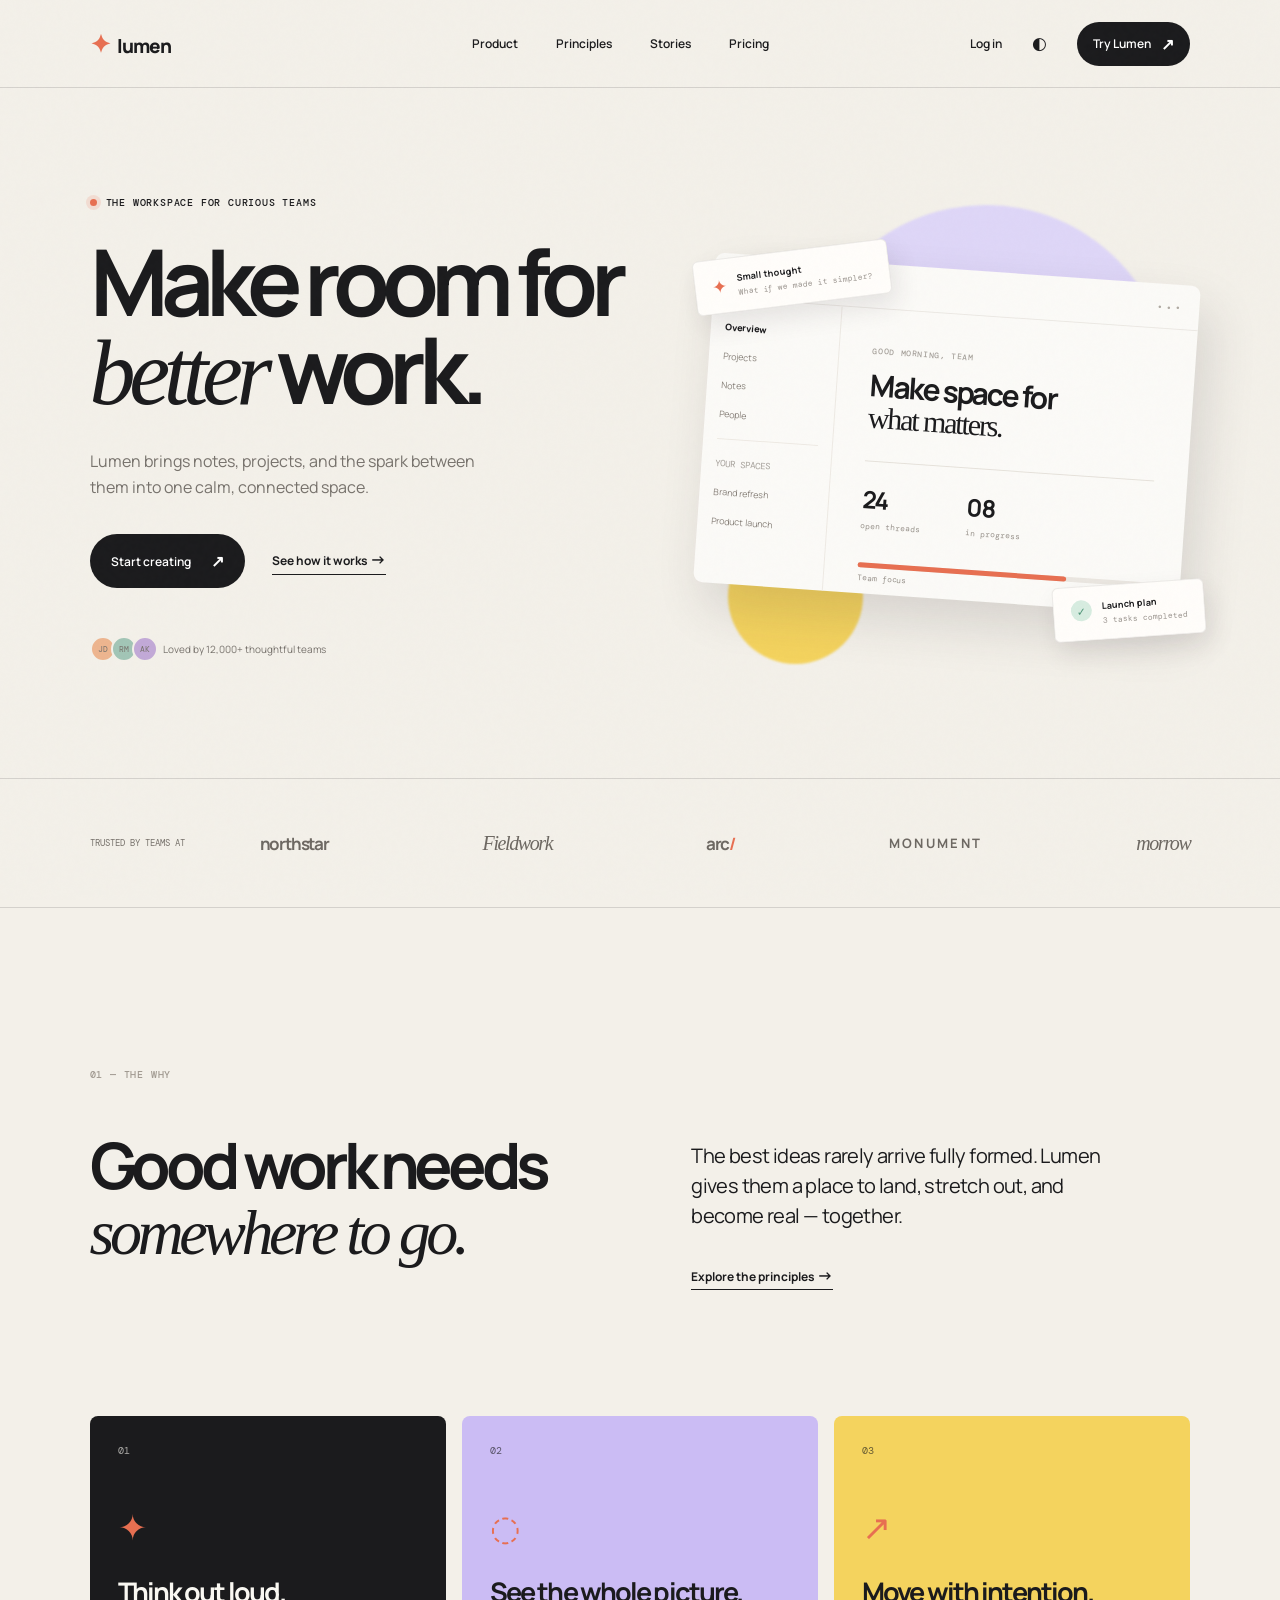
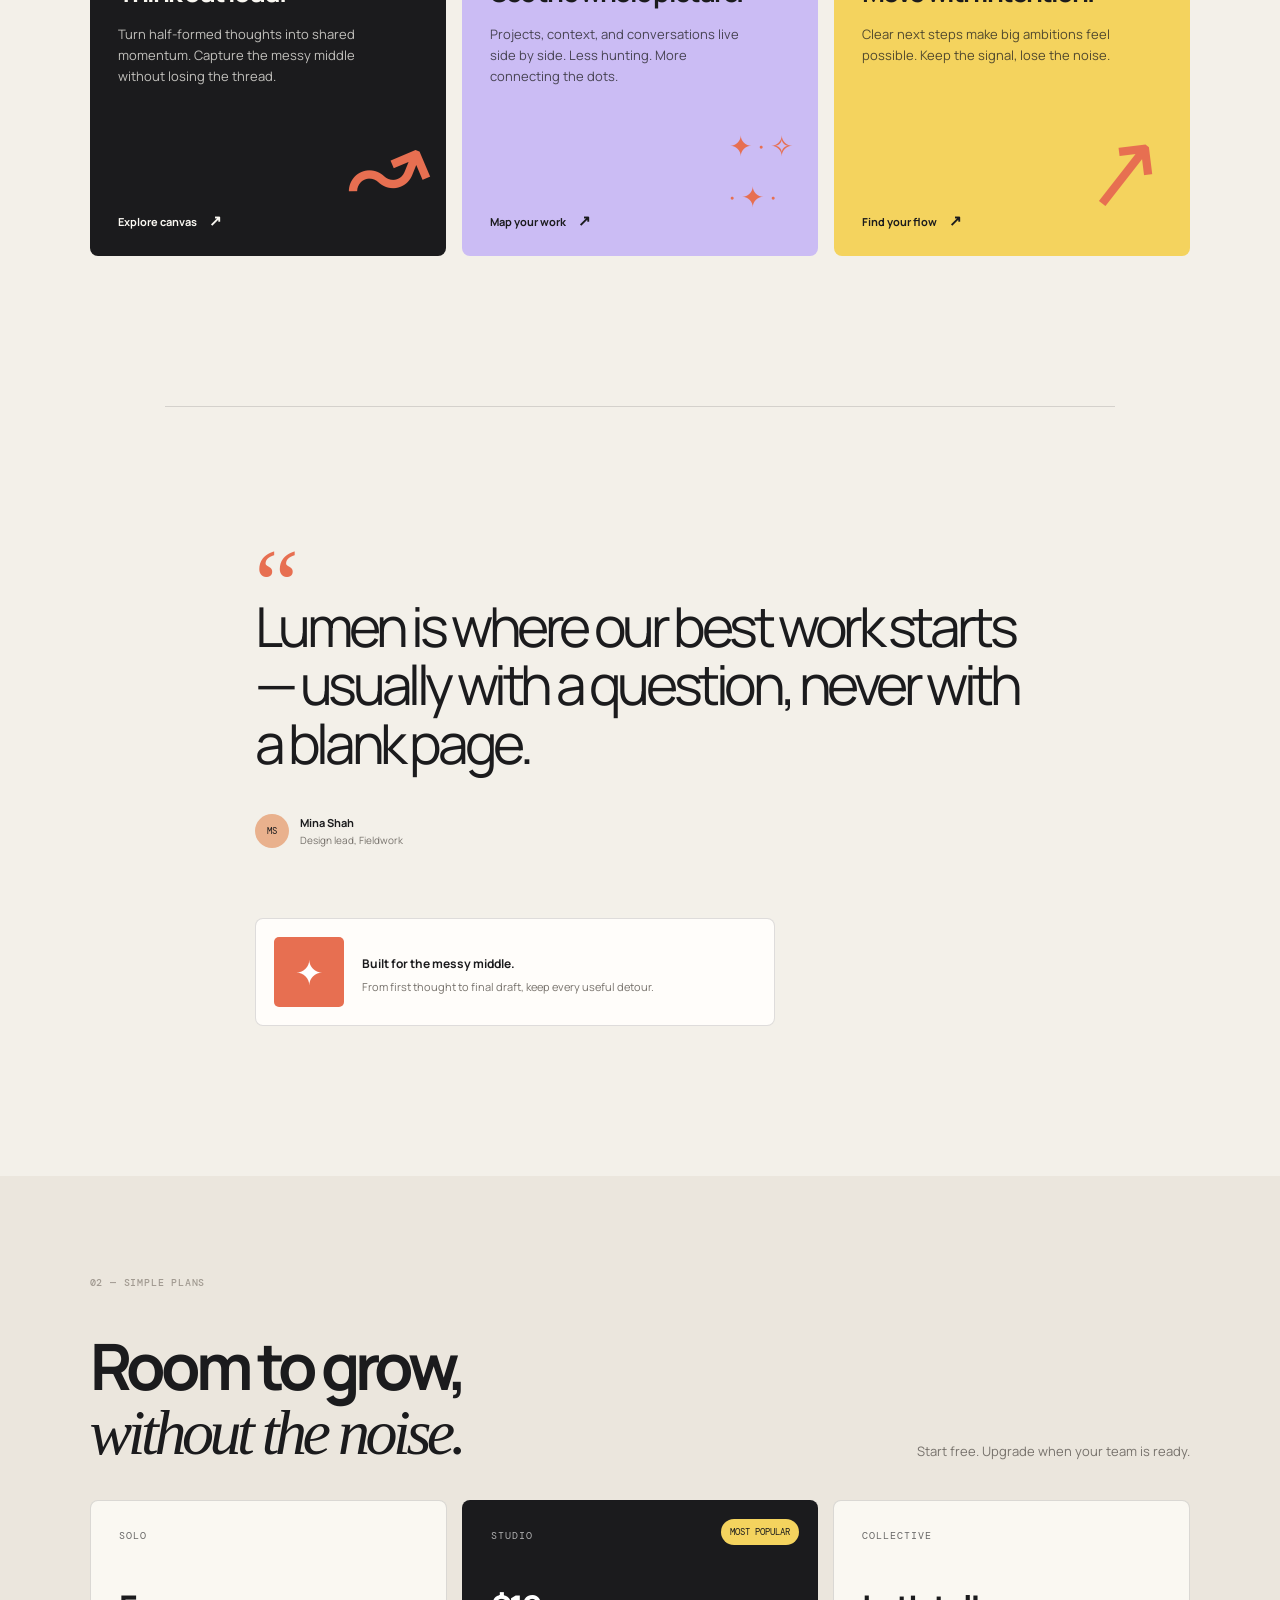
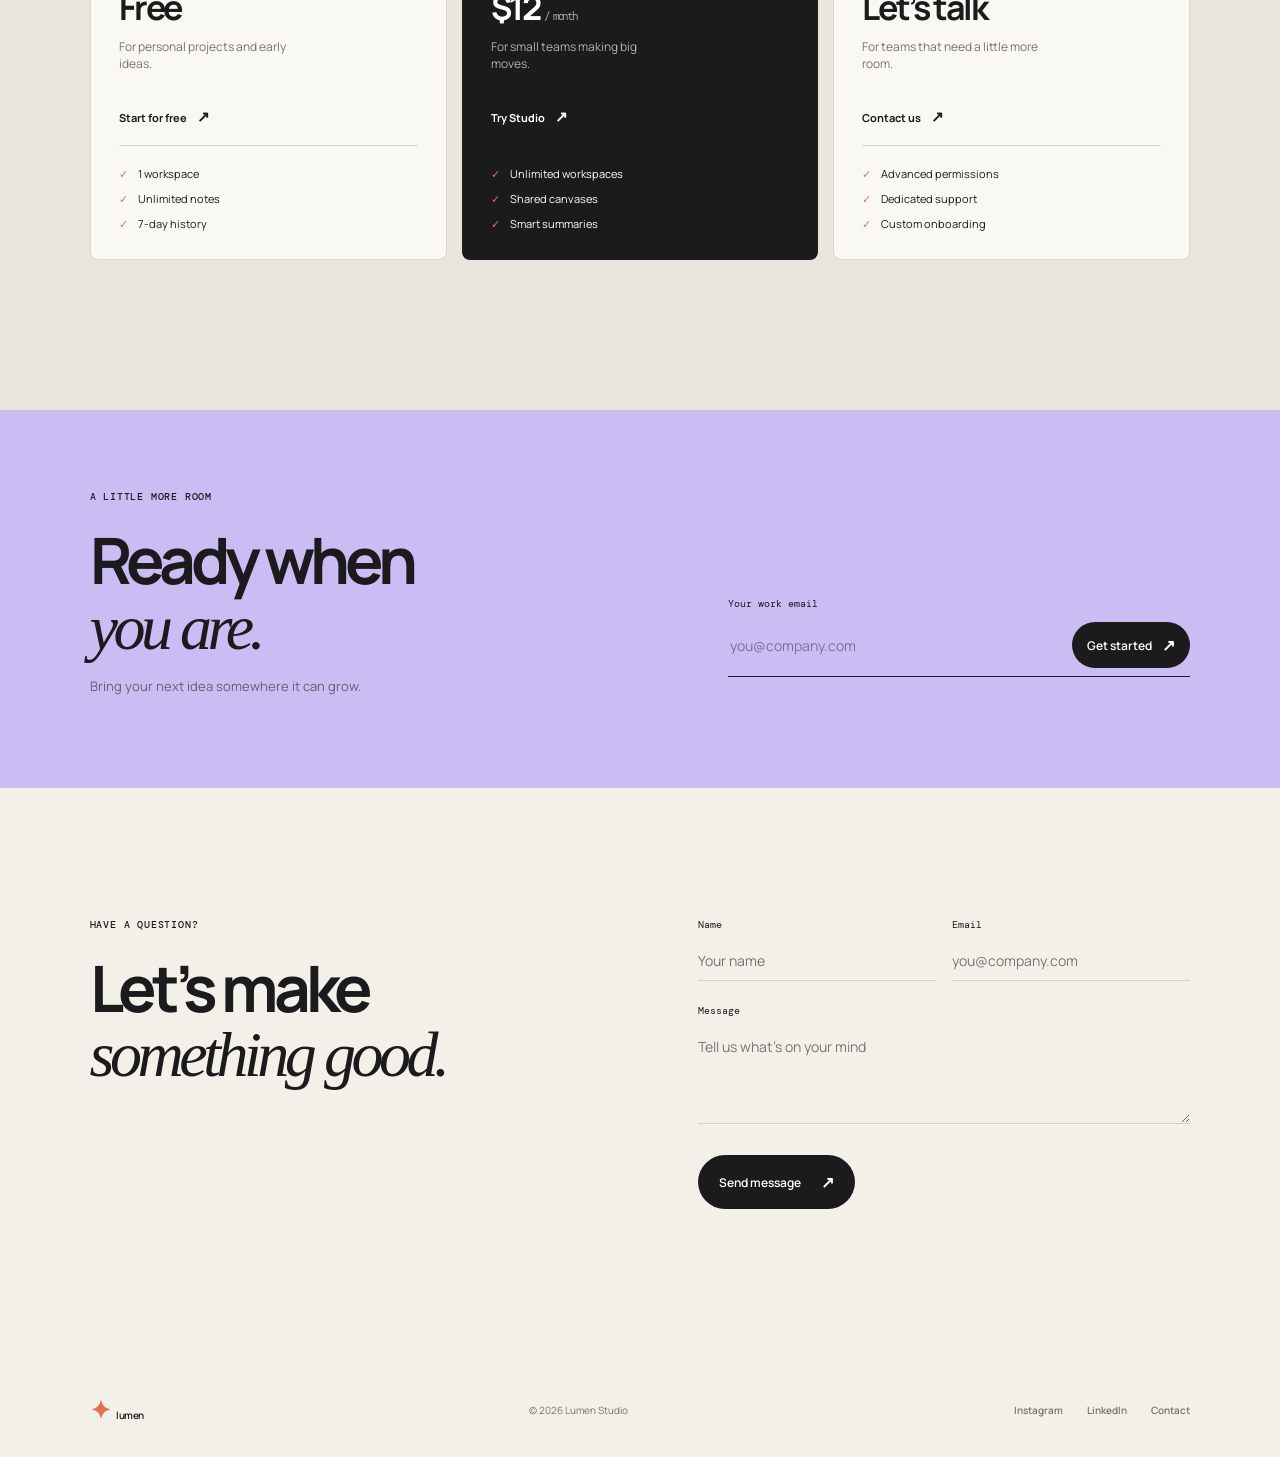
==== index.html @ 3e95e00d "Create Lumen demo website" ====
<!doctype html>
<html lang="en">
  <head>
    <meta charset="UTF-8" />
    <meta name="viewport" content="width=device-width, initial-scale=1.0" />
    <meta name="description" content="Lumen is the calm, collaborative workspace for teams who make things." />
    <title>Lumen — Make room for better work</title>
    <link rel="preconnect" href="https://fonts.googleapis.com" />
    <link rel="preconnect" href="https://fonts.gstatic.com" crossorigin />
    <link href="https://fonts.googleapis.com/css2?family=DM+Mono:wght@400;500&family=Manrope:wght@400;500;600;700;800&display=swap" rel="stylesheet" />
    <link rel="stylesheet" href="styles.css" />
    <style>
      @media (max-width: 800px) {
        .desktop-nav.mobile-open { display:flex; position:absolute; top:72px; left:0; right:0; margin:0; padding:20px 24px; flex-direction:column; gap:18px; background:var(--cream); border-bottom:1px solid var(--line); z-index:5; }
      }
      .theme-toggle{border:0;background:transparent;font-size:17px;cursor:pointer;color:var(--ink)}
      .story-strip{display:flex;align-items:center;gap:18px;margin-top:70px;padding:18px;background:#fffdfa;border:1px solid var(--line);border-radius:8px;max-width:520px}.story-art{display:grid;place-items:center;width:70px;height:70px;border-radius:5px;font-size:34px;color:#fff}.art-orange{background:#e76f51}.story-strip b{font-size:12px}.story-strip p{font-size:11px;color:var(--muted);margin:6px 0 0}
      .pricing-section{padding-top:100px;padding-bottom:150px;background:#ebe6dd}.pricing-heading{display:flex;justify-content:space-between;align-items:end;margin:45px 0 35px}.pricing-heading h2{font-size:clamp(40px,5vw,72px);line-height:1;letter-spacing:-.08em;margin:0}.pricing-heading>p{font-size:13px;color:var(--muted);margin:0 0 5px}.pricing-grid{display:grid;grid-template-columns:repeat(3,1fr);gap:15px}.price-card{background:#faf8f2;border:1px solid var(--line);border-radius:8px;padding:28px;min-height:360px;position:relative;display:flex;flex-direction:column}.price-featured{background:var(--ink);color:#fff}.price-label{font:10px var(--mono);letter-spacing:.1em;opacity:.65}.price-card h3{font-size:34px;letter-spacing:-.07em;margin:32px 0 8px}.price-card h3 small{font:11px var(--mono);opacity:.6}.price-detail{font-size:12px;color:var(--muted);max-width:180px}.price-featured .price-detail{color:#b6b2ab}.price-link{color:inherit;text-decoration:none;font-size:11px;font-weight:700;margin-top:22px}.price-link span{font-size:15px;margin-left:8px}.price-card ul{list-style:none;padding:20px 0 0;margin:auto 0 0;border-top:1px solid var(--line);display:grid;gap:10px;font-size:11px}.price-card li:before{content:'✓';color:#e76f51;margin-right:10px}.popular{position:absolute;right:18px;top:18px;background:var(--yellow);color:var(--ink);font:9px var(--mono);padding:7px 9px;border-radius:99px}.contact-section{padding-top:130px;padding-bottom:130px;display:grid;grid-template-columns:1fr 1fr;gap:9vw}.contact-section h2{font-size:clamp(40px,5vw,72px);line-height:1;letter-spacing:-.08em;margin:25px 0}.contact-form{display:grid;gap:23px;align-content:center}.form-row{display:grid;grid-template-columns:1fr 1fr;gap:15px}.contact-form label,.login-form label{font:10px var(--mono);display:grid;gap:10px}.contact-form input,.contact-form textarea,.login-form input{border:0;border-bottom:1px solid var(--line);background:transparent;padding:10px 0;outline:0;font:14px var(--sans);resize:vertical}.contact-form .button{justify-self:start;margin-top:8px}.contact-message,.login-message{font-size:10px;color:#467d62}.modal{position:fixed;inset:0;background:rgba(27,27,29,.45);display:none;place-items:center;z-index:20;padding:24px}.modal.open{display:grid}.modal-card{background:var(--cream);border-radius:9px;padding:38px;max-width:390px;width:100%;position:relative;box-shadow:0 25px 80px rgba(0,0,0,.2)}.modal-card h2{font-size:38px;letter-spacing:-.08em;margin:25px 0 35px}.modal-close{position:absolute;right:18px;top:14px;border:0;background:none;font-size:28px;cursor:pointer}.login-form{display:grid;gap:22px}.login-form .button{margin-top:10px}.modal.open .modal-card{animation:rise .35s ease both}@keyframes rise{from{opacity:0;transform:translateY(18px) scale(.98)}to{opacity:1;transform:none}}@keyframes float{50%{transform:translateY(-8px)}}.floating-note{animation:float 4s ease-in-out infinite}.orb-one{animation:float 7s ease-in-out infinite}.feature-card,.price-card{transition:transform .25s,box-shadow .25s}.feature-card:hover,.price-card:hover{transform:translateY(-7px);box-shadow:0 16px 30px rgba(30,25,30,.11)}body.dark{--ink:#f5f2ec;--cream:#1d1d20;--muted:#aaa6a0;--line:rgba(245,242,236,.16);--yellow:#d9bd4f;--lilac:#433a58}body.dark .workspace-card,body.dark .floating-note,body.dark .price-card,body.dark .story-strip{background:#2b2b2f;color:var(--ink)}body.dark .pricing-section{background:#242428}body.dark .feature-lilac{background:#62577b}body.dark .input-row input,body.dark .contact-form input,body.dark .contact-form textarea,body.dark .login-form input{color:var(--ink)}
      @media(max-width:800px){.pricing-heading{display:block}.pricing-heading>p{margin-top:25px}.pricing-grid,.contact-section{grid-template-columns:1fr}.price-card{min-height:300px}.contact-section{gap:40px}.form-row{grid-template-columns:1fr}.theme-toggle{display:none}}
    </style>
  </head>
  <body>
    <div class="noise" aria-hidden="true"></div>
    <header class="site-header">
      <a class="brand" href="#top" aria-label="Lumen home"><span class="brand-mark">✦</span> lumen</a>
      <nav class="desktop-nav" aria-label="Primary navigation">
        <a href="#product">Product</a>
        <a href="#principles">Principles</a>
        <a href="#stories">Stories</a>
        <a href="#pricing">Pricing</a>
      </nav>
      <div class="header-actions">
        <a class="login" href="#login">Log in</a>
        <button class="theme-toggle" type="button" aria-label="Toggle dark mode">◐</button>
        <a class="button button-small" href="#demo">Try Lumen <span>↗</span></a>
        <button class="menu-toggle" aria-label="Toggle navigation" aria-expanded="false"><span></span><span></span></button>
      </div>
    </header>

    <main id="top">
      <section class="hero section-pad">
        <div class="hero-copy">
          <p class="eyebrow"><span class="status-dot"></span> The workspace for curious teams</p>
          <h1>Make room for <em>better</em> work.</h1>
          <p class="hero-lede">Lumen brings notes, projects, and the spark between them into one calm, connected space.</p>
          <div class="hero-actions">
            <a class="button" href="#demo">Start creating <span>↗</span></a>
            <a class="text-link" href="#product">See how it works <span>→</span></a>
          </div>
          <p class="microcopy"><span class="avatars"><i>JD</i><i>RM</i><i>AK</i></span> Loved by 12,000+ thoughtful teams</p>
        </div>
        <div class="hero-visual" aria-label="Lumen interface preview">
          <div class="orb orb-one"></div><div class="orb orb-two"></div>
          <div class="workspace-card">
            <div class="card-top"><span class="mini-logo">✦</span><span class="muted">Monday, 09:41</span><span class="dots">•••</span></div>
            <div class="card-body">
              <div class="sidebar-mini"><span class="sidebar-active">Overview</span><span>Projects</span><span>Notes</span><span>People</span><div class="sidebar-rule"></div><span class="muted">YOUR SPACES</span><span>Brand refresh</span><span>Product launch</span></div>
              <div class="dash-content"><p class="tiny-label">GOOD MORNING, TEAM</p><h3>Make space for<br /><span>what matters.</span></h3><div class="dash-line"></div><div class="dash-grid"><div class="dash-stat"><strong>24</strong><span>open threads</span></div><div class="dash-stat"><strong>08</strong><span>in progress</span></div></div><div class="progress"><span></span></div><p class="progress-label">Team focus <b>72%</b></p></div>
            </div>
          </div>
          <div class="floating-note note-one"><span>✦</span><div><b>Small thought</b><br /><small>What if we made it simpler?</small></div></div>
          <div class="floating-note note-two"><span class="check">✓</span><div><b>Launch plan</b><br /><small>3 tasks completed</small></div></div>
        </div>
      </section>

      <section class="logo-row section-pad"><span>TRUSTED BY TEAMS AT</span><div class="logos"><b>northstar</b><b class="serif">Fieldwork</b><b>arc<span>/</span></b><b class="wide">MONUMENT</b><b class="serif">morrow</b></div></section>

      <section class="intro section-pad" id="product">
        <div class="section-kicker">01 — THE WHY</div>
        <div class="intro-grid"><h2>Good work needs<br /><em>somewhere to go.</em></h2><div><p class="large-copy">The best ideas rarely arrive fully formed. Lumen gives them a place to land, stretch out, and become real — together.</p><a class="text-link" href="#principles">Explore the principles <span>→</span></a></div></div>
      </section>

      <section class="feature-section section-pad" id="principles">
        <div class="feature-card feature-dark"><div class="feature-number">01</div><div class="feature-icon">✦</div><h3>Think out loud.</h3><p>Turn half-formed thoughts into shared momentum. Capture the messy middle without losing the thread.</p><a href="#demo">Explore canvas <span>↗</span></a><div class="scribble">↝</div></div>
        <div class="feature-card feature-lilac"><div class="feature-number">02</div><div class="feature-icon">◌</div><h3>See the whole picture.</h3><p>Projects, context, and conversations live side by side. Less hunting. More connecting the dots.</p><a href="#demo">Map your work <span>↗</span></a><div class="constellation">✦ · ✧<br />· ✦ ·</div></div>
        <div class="feature-card feature-yellow"><div class="feature-number">03</div><div class="feature-icon">↗</div><h3>Move with intention.</h3><p>Clear next steps make big ambitions feel possible. Keep the signal, lose the noise.</p><a href="#demo">Find your flow <span>↗</span></a><div class="arrow-art">↗</div></div>
      </section>

      <section class="quote-section section-pad" id="stories"><div class="quote-mark">“</div><blockquote>Lumen is where our best work starts — usually with a question, never with a blank page.</blockquote><div class="quote-author"><span class="author-avatar">MS</span><span><b>Mina Shah</b><small>Design lead, Fieldwork</small></span></div><div class="story-strip"><div class="story-art art-orange">✦</div><div><b>Built for the messy middle.</b><p>From first thought to final draft, keep every useful detour.</p></div></div></section>

      <section class="pricing-section section-pad" id="pricing"><div class="section-kicker">02 — SIMPLE PLANS</div><div class="pricing-heading"><h2>Room to grow,<br /><em>without the noise.</em></h2><p>Start free. Upgrade when your team is ready.</p></div><div class="pricing-grid"><article class="price-card"><p class="price-label">SOLO</p><h3>Free</h3><p class="price-detail">For personal projects and early ideas.</p><a class="price-link" href="#demo">Start for free <span>↗</span></a><ul><li>1 workspace</li><li>Unlimited notes</li><li>7-day history</li></ul></article><article class="price-card price-featured"><span class="popular">MOST POPULAR</span><p class="price-label">STUDIO</p><h3>$12 <small>/ month</small></h3><p class="price-detail">For small teams making big moves.</p><a class="price-link" href="#demo">Try Studio <span>↗</span></a><ul><li>Unlimited workspaces</li><li>Shared canvases</li><li>Smart summaries</li></ul></article><article class="price-card"><p class="price-label">COLLECTIVE</p><h3>Let’s talk</h3><p class="price-detail">For teams that need a little more room.</p><a class="price-link" href="#contact">Contact us <span>↗</span></a><ul><li>Advanced permissions</li><li>Dedicated support</li><li>Custom onboarding</li></ul></article></div></section>

      <section class="demo-section section-pad" id="demo"><div class="demo-inner"><div><p class="eyebrow">A little more room</p><h2>Ready when<br /><em>you are.</em></h2><p>Bring your next idea somewhere it can grow.</p></div><form class="signup-form"><label for="email">Your work email</label><div class="input-row"><input id="email" type="email" placeholder="you@company.com" required /><button class="button" type="submit">Get started <span>↗</span></button></div><small class="form-message" role="status"></small></form></div></section>
      <section class="contact-section section-pad" id="contact"><div><p class="eyebrow">Have a question?</p><h2>Let’s make<br /><em>something good.</em></h2></div><form class="contact-form"><div class="form-row"><label>Name<input type="text" placeholder="Your name" required /></label><label>Email<input type="email" placeholder="you@company.com" required /></label></div><label>Message<textarea placeholder="Tell us what’s on your mind" rows="4" required></textarea></label><button class="button" type="submit">Send message <span>↗</span></button><small class="contact-message" role="status"></small></form></section>
    </main>

    <footer class="site-footer section-pad"><a class="brand" href="#top"><span class="brand-mark">✦</span> lumen</a><span>© 2026 Lumen Studio</span><div><a href="#top">Instagram</a><a href="#top">LinkedIn</a><a href="#contact">Contact</a></div></footer>
    <div class="modal" id="login" aria-hidden="true"><div class="modal-card"><button class="modal-close" type="button" aria-label="Close login">×</button><p class="eyebrow">Welcome back</p><h2>Log in to <em>lumen.</em></h2><form class="login-form"><label>Email<input type="email" placeholder="you@company.com" required /></label><label>Password<input type="password" placeholder="••••••••" required /></label><button class="button" type="submit">Continue <span>↗</span></button><small class="login-message" role="status"></small></form></div></div>
    <script src="script.js"></script>
  </body>
</html>
---- styles.css ----
:root{--ink:#1b1b1d;--cream:#f3f0e9;--yellow:#f4d35e;--lilac:#cbbcf4;--muted:#77726c;--line:rgba(27,27,29,.14);--mono:'DM Mono',monospace;--sans:'Manrope',sans-serif}*{box-sizing:border-box}html{scroll-behavior:smooth}body{margin:0;background:var(--cream);color:var(--ink);font-family:var(--sans);overflow-x:hidden}.noise{position:fixed;inset:0;opacity:.035;pointer-events:none;z-index:10;background-image:url("data:image/svg+xml,%3Csvg viewBox='0 0 180 180' xmlns='http://www.w3.org/2000/svg'%3E%3Cfilter id='n'%3E%3CfeTurbulence type='fractalNoise' baseFrequency='.85' numOctaves='4' stitchTiles='stitch'/%3E%3C/filter%3E%3Crect width='100%25' height='100%25' filter='url(%23n)' opacity='.5'/%3E%3C/svg%3E")}.section-pad{padding-left:clamp(24px,7vw,108px);padding-right:clamp(24px,7vw,108px)}.site-header{height:88px;display:flex;align-items:center;justify-content:space-between;padding:0 clamp(24px,7vw,108px);border-bottom:1px solid var(--line);position:relative;z-index:4}.brand{color:var(--ink);text-decoration:none;font-size:19px;font-weight:800;letter-spacing:-.06em}.brand-mark{display:inline-flex;align-items:center;justify-content:center;color:#e76f51;font-size:25px;margin-right:5px}.desktop-nav{display:flex;gap:38px;margin-left:100px}.desktop-nav a,.login,.site-footer a{color:var(--ink);text-decoration:none;font-size:12px;font-weight:600}.header-actions{display:flex;align-items:center;gap:24px}.button{display:inline-flex;align-items:center;justify-content:center;gap:20px;border:0;background:var(--ink);color:#fff;text-decoration:none;border-radius:100px;padding:16px 21px;font:600 12px var(--sans);cursor:pointer;transition:transform .2s,background .2s}.button:hover{transform:translateY(-2px);background:#e76f51}.button span,.text-link span{font-size:16px}.button-small{padding:11px 16px;gap:10px}.menu-toggle{display:none;border:0;background:none}.hero{min-height:690px;display:grid;grid-template-columns:1.05fr .95fr;align-items:center;gap:6vw;position:relative;padding-top:72px;padding-bottom:70px}.eyebrow,.tiny-label,.section-kicker{font:500 10px var(--mono);letter-spacing:.08em;text-transform:uppercase}.eyebrow{display:flex;align-items:center;gap:9px}.status-dot{width:7px;height:7px;background:#e76f51;border-radius:50%;box-shadow:0 0 0 4px rgba(231,111,81,.15)}h1,h2,h3,p{margin-top:0}h1{font-size:clamp(56px,7.2vw,102px);line-height:.96;letter-spacing:-.085em;margin:28px 0 30px;max-width:700px}em{font-family:Georgia,serif;font-weight:400;letter-spacing:-.07em}.hero-lede{font-size:16px;line-height:1.65;color:var(--muted);max-width:420px}.hero-actions{display:flex;align-items:center;gap:27px;margin-top:34px}.text-link{color:var(--ink);text-decoration:none;font-size:12px;font-weight:700;border-bottom:1px solid var(--ink);padding-bottom:4px}.microcopy{display:flex;align-items:center;gap:10px;color:var(--muted);font-size:10px;margin-top:48px}.avatars{display:flex}.avatars i{width:26px;height:26px;border-radius:50%;display:grid;place-items:center;margin-right:-5px;border:2px solid var(--cream);background:#edb58f;font:8px var(--mono);font-style:normal}.avatars i:nth-child(2){background:#a2c5b6}.avatars i:nth-child(3){background:#c2a9d7}.hero-visual{height:510px;position:relative;display:grid;place-items:center}.orb{position:absolute;border-radius:50%;filter:blur(1px)}.orb-one{width:370px;height:370px;background:#ded6f7;right:4%;top:5%}.orb-two{width:135px;height:135px;background:var(--yellow);left:5%;bottom:5%}.workspace-card{position:relative;z-index:1;width:min(100%,490px);height:330px;background:#fbfaf7;border-radius:9px;box-shadow:12px 24px 50px rgba(51,42,52,.14);transform:rotate(4deg);overflow:hidden}.card-top{height:45px;border-bottom:1px solid #ece9e4;display:flex;align-items:center;padding:0 17px;gap:12px}.mini-logo{font-size:18px;color:#e76f51}.muted{color:#a6a19b;font:9px var(--mono)}.dots{margin-left:auto;color:#b0aaa2;letter-spacing:2px;font-size:11px}.card-body{display:grid;grid-template-columns:130px 1fr;height:285px}.sidebar-mini{border-right:1px solid #eeeae4;padding:22px 14px;display:flex;flex-direction:column;gap:16px;color:#88817a;font-size:9px}.sidebar-mini .sidebar-active{color:var(--ink);font-weight:800}.sidebar-rule{height:1px;background:#eeeae4;margin:2px 0}.dash-content{padding:37px 33px}.tiny-label{color:#a6a19b;font-size:8px}.dash-content h3{font-size:30px;line-height:1.02;letter-spacing:-.07em;margin:15px 0 28px}.dash-content h3 span{font-family:Georgia,serif;font-weight:400}.dash-line{height:1px;background:#e6e2db;margin-bottom:21px}.dash-grid{display:flex;gap:45px}.dash-stat{display:flex;flex-direction:column}.dash-stat strong{font-size:24px;letter-spacing:-.06em}.dash-stat span,.progress-label{font:8px var(--mono);color:#98928b;margin-top:5px}.progress{height:5px;background:#ebe7e1;border-radius:5px;margin-top:32px}.progress span{display:block;width:72%;height:100%;background:#e76f51;border-radius:5px}.progress-label{display:flex;justify-content:space-between}.progress-label b{color:var(--ink);font-weight:400}.floating-note{position:absolute;z-index:2;display:flex;gap:10px;padding:13px 17px;background:#fffdfa;border:1px solid rgba(27,27,29,.08);box-shadow:5px 12px 25px rgba(50,40,50,.1);border-radius:6px;font-size:9px;line-height:1.5}.floating-note>span{color:#e76f51;font-size:18px}.floating-note small{color:#99938d;font:8px var(--mono)}.note-one{top:14%;left:-2%;transform:rotate(-7deg)}.note-two{bottom:10%;right:-3%;transform:rotate(-4deg)}.check{color:#4d9477!important;background:#d7ece0;border-radius:50%;width:21px;height:21px;text-align:center;line-height:21px;font-size:11px!important}.logo-row{border-top:1px solid var(--line);border-bottom:1px solid var(--line);min-height:130px;display:flex;align-items:center;gap:75px}.logo-row>span{font:9px var(--mono);color:var(--muted);white-space:nowrap}.logos{display:flex;align-items:center;justify-content:space-between;gap:clamp(22px,5vw,76px);width:100%;color:#6d6862}.logos b{font-size:17px;letter-spacing:-.07em}.logos .serif{font:italic 20px Georgia}.logos span{color:#e76f51}.logos .wide{font-size:13px;letter-spacing:.18em}.intro{padding-top:160px;padding-bottom:130px}.intro-grid{display:grid;grid-template-columns:1fr 1fr;gap:8vw;margin-top:52px}.section-kicker{color:#a19a91}.intro h2,.demo-inner h2{font-size:clamp(40px,5vw,72px);line-height:1.01;letter-spacing:-.08em;margin:0}.large-copy{font-size:20px;line-height:1.5;letter-spacing:-.03em;max-width:420px;margin:8px 0 33px}.feature-section{display:grid;grid-template-columns:repeat(3,1fr);gap:16px;padding-bottom:150px}.feature-card{min-height:440px;border-radius:8px;padding:28px 28px 25px;position:relative;overflow:hidden;display:flex;flex-direction:column}.feature-dark{background:var(--ink);color:#faf8f2}.feature-lilac{background:var(--lilac)}.feature-yellow{background:var(--yellow)}.feature-number{font:10px var(--mono);opacity:.65}.feature-icon{font-size:35px;margin:46px 0 22px;color:#e76f51}.feature-card h3{font-size:27px;letter-spacing:-.07em;margin-bottom:14px}.feature-card p{font-size:13px;line-height:1.6;max-width:260px;opacity:.75}.feature-card a{color:inherit;text-decoration:none;margin-top:auto;font-size:11px;font-weight:700}.feature-card a span{font-size:15px;margin-left:10px}.scribble{font:100px Georgia;color:#e76f51;position:absolute;right:20px;bottom:28px;transform:rotate(-23deg)}.constellation{position:absolute;right:25px;bottom:35px;font-size:28px;line-height:1.8;color:#e76f51}.arrow-art{position:absolute;right:25px;bottom:20px;font-size:100px;color:#e76f51;transform:rotate(-7deg)}.quote-section{padding-top:120px;padding-bottom:150px;border-top:1px solid var(--line);max-width:950px;margin:auto}.quote-mark{font:100px Georgia;color:#e76f51;height:70px}.quote-section blockquote{font-size:clamp(32px,4.3vw,58px);letter-spacing:-.08em;line-height:1.06;margin:0 0 42px;max-width:850px}.quote-author{display:flex;align-items:center;gap:11px}.author-avatar{display:grid;place-items:center;width:34px;height:34px;background:#e9b18d;border-radius:50%;font:9px var(--mono)}.quote-author b,.quote-author small{display:block}.quote-author b{font-size:11px}.quote-author small{color:var(--muted);font-size:10px;margin-top:3px}.demo-section{padding-top:80px;padding-bottom:80px;background:var(--lilac)}.demo-inner{display:flex;justify-content:space-between;align-items:end;gap:50px}.demo-inner h2{margin:25px 0 17px}.demo-inner>div>p:last-child{font-size:13px;color:#675d73}.signup-form{width:42%;margin-bottom:4px}.signup-form label{display:block;font:10px var(--mono);margin-bottom:12px}.input-row{display:flex;border-bottom:1px solid var(--ink);padding-bottom:8px}.input-row input{flex:1;border:0;background:transparent;outline:0;font:14px var(--sans);min-width:0}.input-row input::placeholder{color:#7c728e}.input-row .button{padding:12px 15px;gap:10px}.form-message{display:block;height:17px;margin-top:10px;font-size:10px}.site-footer{min-height:95px;display:flex;align-items:center;justify-content:space-between;font-size:10px;color:var(--muted)}.site-footer .brand{color:var(--ink)}.site-footer>div{display:flex;gap:24px}.site-footer a{font-size:10px;color:var(--muted)}@media(max-width:800px){.desktop-nav{display:none}.menu-toggle{display:flex;flex-direction:column;gap:5px}.menu-toggle span{width:22px;height:1px;background:var(--ink)}.login{display:none}.hero{display:block;padding-top:65px}.hero-copy{position:relative;z-index:2}.hero-visual{height:420px;margin-top:20px}.workspace-card{transform:rotate(2deg) scale(.9)}.note-one{left:0}.note-two{right:0}.logo-row{display:block;padding-top:35px;padding-bottom:35px}.logo-row>span{display:block;margin-bottom:25px}.logos{flex-wrap:wrap;gap:18px 28px}.intro{padding-top:100px;padding-bottom:90px}.intro-grid{display:block}.intro-grid>div{margin-top:35px}.feature-section{grid-template-columns:1fr;padding-bottom:100px}.feature-card{min-height:340px}.quote-section{padding-top:90px;padding-bottom:100px}.demo-inner{display:block}.signup-form{width:100%;margin-top:55px}.site-footer{flex-wrap:wrap;gap:18px;padding-top:28px;padding-bottom:28px}.site-footer>div{width:100%;justify-content:space-between}}@media(max-width:480px){.site-header{height:72px}.header-actions{gap:12px}.button-small{font-size:10px;padding:10px 12px}.hero h1{font-size:54px}.hero-actions{gap:17px;flex-wrap:wrap}.hero-visual{height:370px}.workspace-card{width:110%;transform:rotate(2deg) scale(.75)}.floating-note{transform:scale(.82);transform-origin:center}.note-one{left:-20px}.note-two{right:-20px}.card-body{grid-template-columns:100px 1fr}.dash-content{padding:30px 20px}.dash-content h3{font-size:24px}.intro h2,.demo-inner h2{font-size:48px}.large-copy{font-size:17px}.feature-card h3{font-size:25px}}
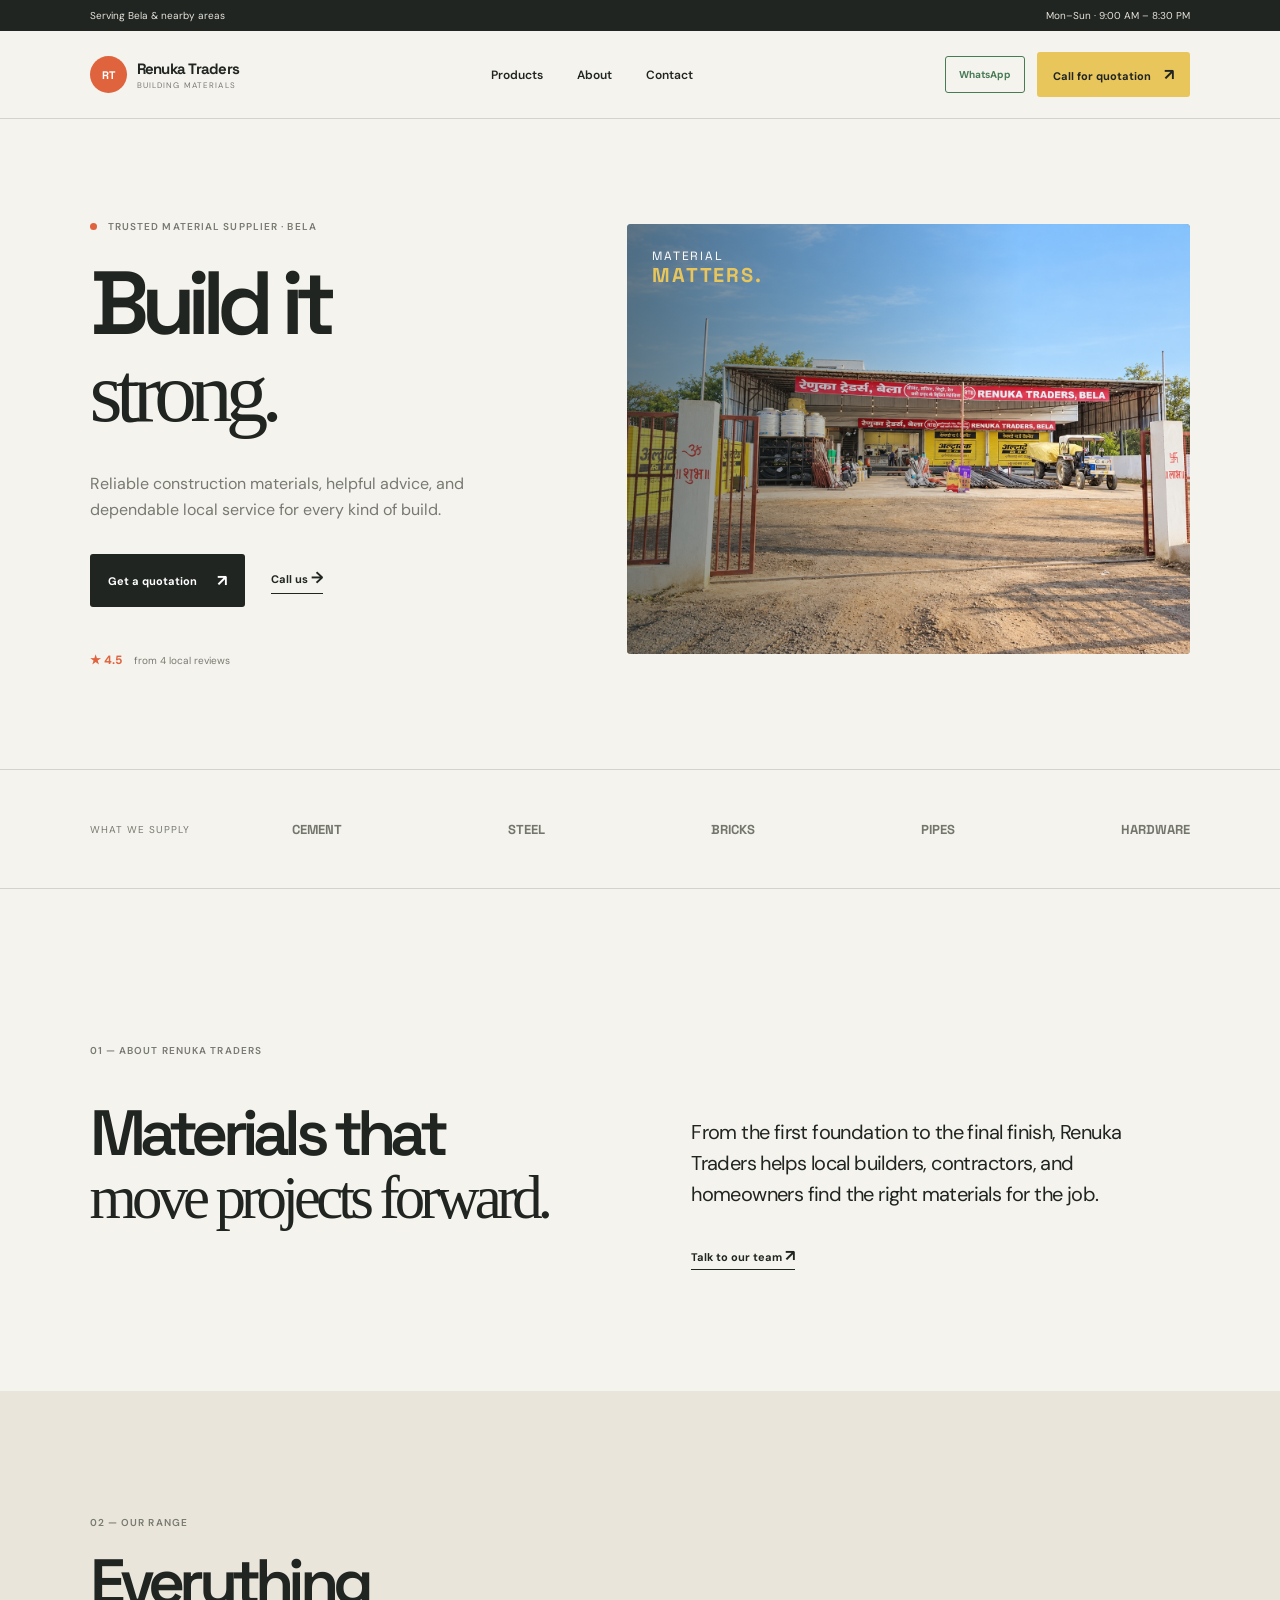
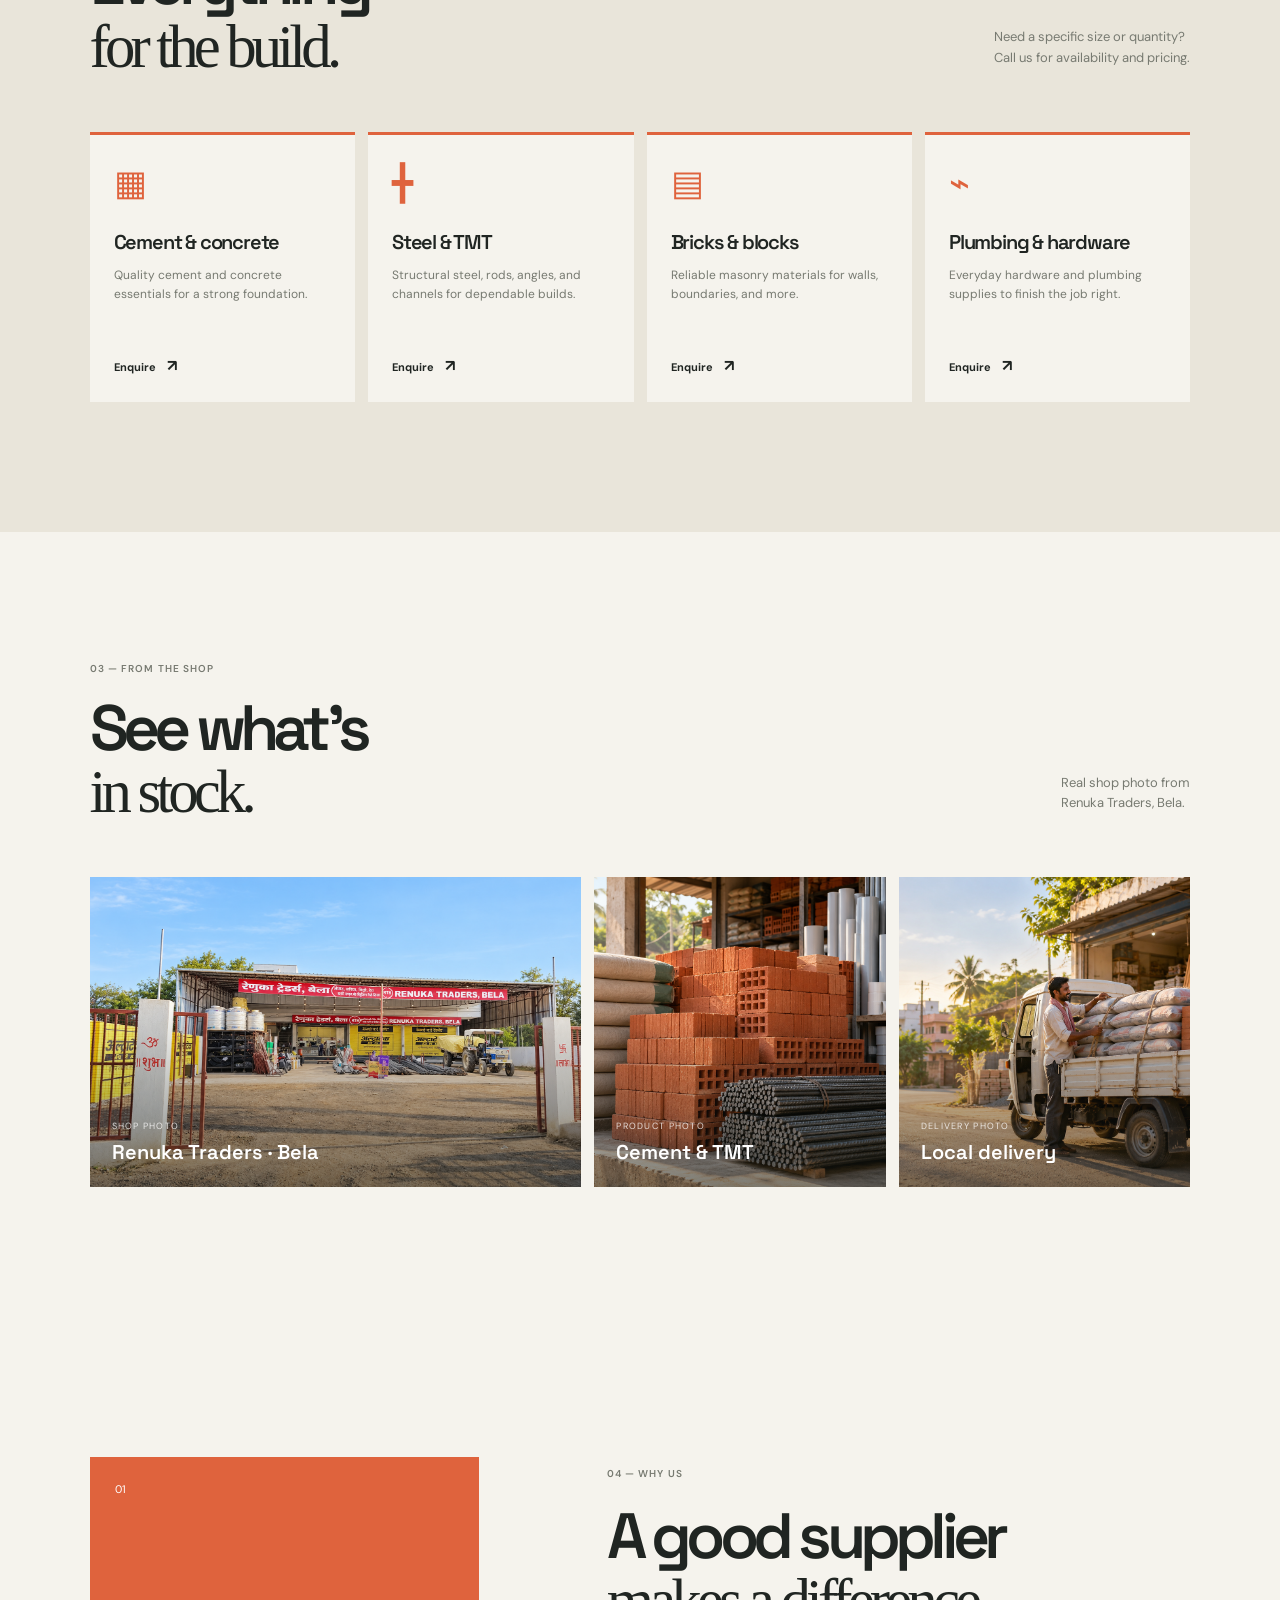
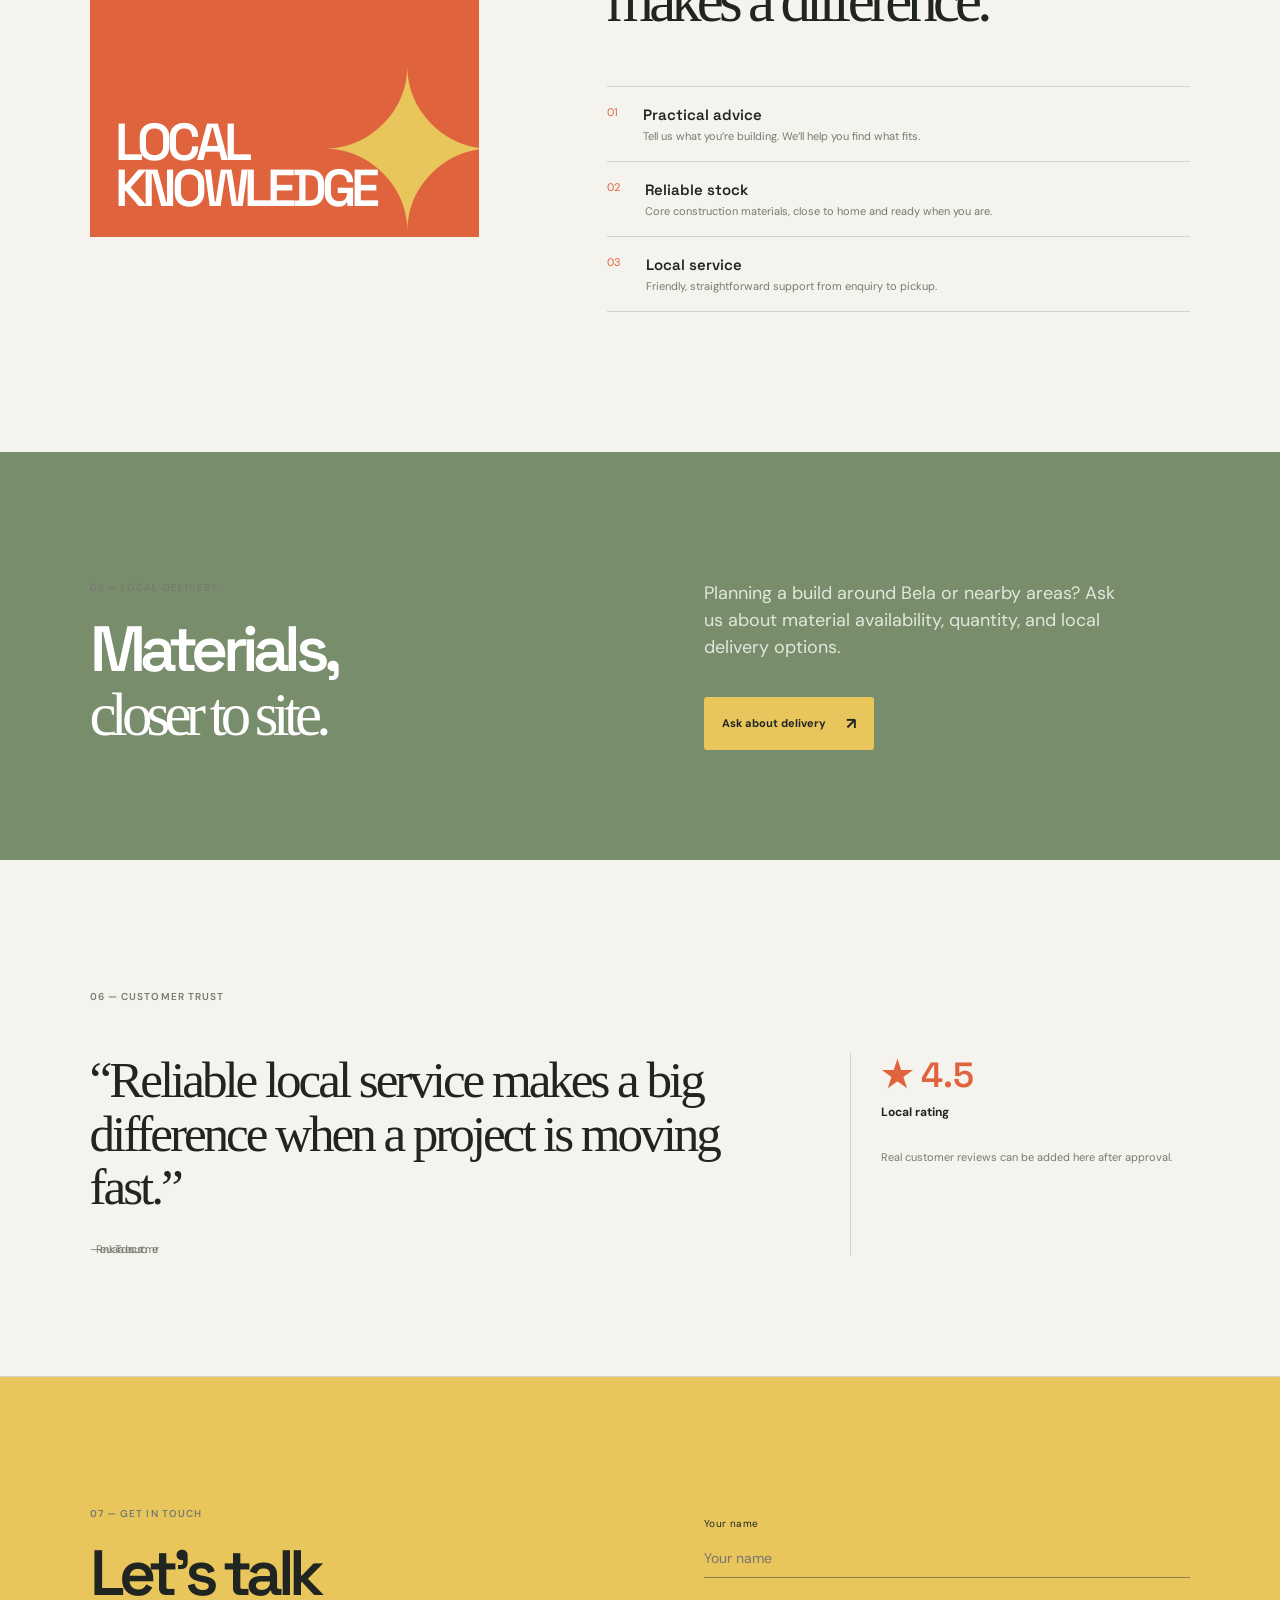
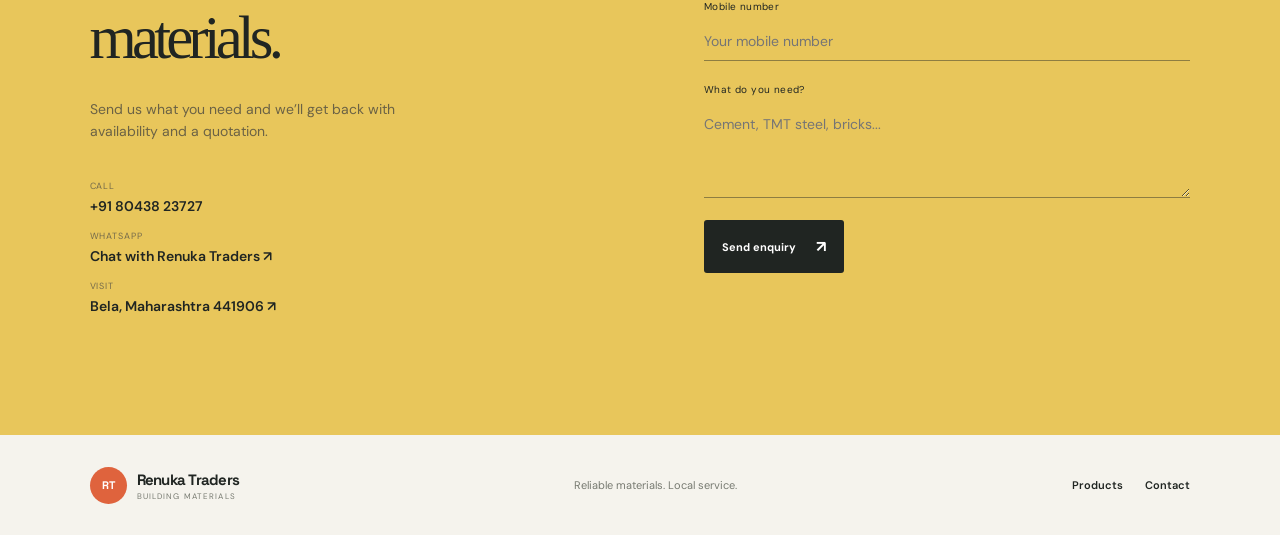
==== commit c5e5c775: "Add Renuka Traders Pages entry point" ====
--- a/index.html
+++ b/index.html
@@ -2,90 +2,12 @@
 <html lang="en">
   <head>
     <meta charset="UTF-8" />
+    <meta http-equiv="refresh" content="0; url=renuka-traders/" />
     <meta name="viewport" content="width=device-width, initial-scale=1.0" />
-    <meta name="description" content="Lumen is the calm, collaborative workspace for teams who make things." />
-    <title>Lumen — Make room for better work</title>
-    <link rel="preconnect" href="https://fonts.googleapis.com" />
-    <link rel="preconnect" href="https://fonts.gstatic.com" crossorigin />
-    <link href="https://fonts.googleapis.com/css2?family=DM+Mono:wght@400;500&family=Manrope:wght@400;500;600;700;800&display=swap" rel="stylesheet" />
-    <link rel="stylesheet" href="styles.css" />
-    <style>
-      @media (max-width: 800px) {
-        .desktop-nav.mobile-open { display:flex; position:absolute; top:72px; left:0; right:0; margin:0; padding:20px 24px; flex-direction:column; gap:18px; background:var(--cream); border-bottom:1px solid var(--line); z-index:5; }
-      }
-      .theme-toggle{border:0;background:transparent;font-size:17px;cursor:pointer;color:var(--ink)}
-      .story-strip{display:flex;align-items:center;gap:18px;margin-top:70px;padding:18px;background:#fffdfa;border:1px solid var(--line);border-radius:8px;max-width:520px}.story-art{display:grid;place-items:center;width:70px;height:70px;border-radius:5px;font-size:34px;color:#fff}.art-orange{background:#e76f51}.story-strip b{font-size:12px}.story-strip p{font-size:11px;color:var(--muted);margin:6px 0 0}
-      .pricing-section{padding-top:100px;padding-bottom:150px;background:#ebe6dd}.pricing-heading{display:flex;justify-content:space-between;align-items:end;margin:45px 0 35px}.pricing-heading h2{font-size:clamp(40px,5vw,72px);line-height:1;letter-spacing:-.08em;margin:0}.pricing-heading>p{font-size:13px;color:var(--muted);margin:0 0 5px}.pricing-grid{display:grid;grid-template-columns:repeat(3,1fr);gap:15px}.price-card{background:#faf8f2;border:1px solid var(--line);border-radius:8px;padding:28px;min-height:360px;position:relative;display:flex;flex-direction:column}.price-featured{background:var(--ink);color:#fff}.price-label{font:10px var(--mono);letter-spacing:.1em;opacity:.65}.price-card h3{font-size:34px;letter-spacing:-.07em;margin:32px 0 8px}.price-card h3 small{font:11px var(--mono);opacity:.6}.price-detail{font-size:12px;color:var(--muted);max-width:180px}.price-featured .price-detail{color:#b6b2ab}.price-link{color:inherit;text-decoration:none;font-size:11px;font-weight:700;margin-top:22px}.price-link span{font-size:15px;margin-left:8px}.price-card ul{list-style:none;padding:20px 0 0;margin:auto 0 0;border-top:1px solid var(--line);display:grid;gap:10px;font-size:11px}.price-card li:before{content:'✓';color:#e76f51;margin-right:10px}.popular{position:absolute;right:18px;top:18px;background:var(--yellow);color:var(--ink);font:9px var(--mono);padding:7px 9px;border-radius:99px}.contact-section{padding-top:130px;padding-bottom:130px;display:grid;grid-template-columns:1fr 1fr;gap:9vw}.contact-section h2{font-size:clamp(40px,5vw,72px);line-height:1;letter-spacing:-.08em;margin:25px 0}.contact-form{display:grid;gap:23px;align-content:center}.form-row{display:grid;grid-template-columns:1fr 1fr;gap:15px}.contact-form label,.login-form label{font:10px var(--mono);display:grid;gap:10px}.contact-form input,.contact-form textarea,.login-form input{border:0;border-bottom:1px solid var(--line);background:transparent;padding:10px 0;outline:0;font:14px var(--sans);resize:vertical}.contact-form .button{justify-self:start;margin-top:8px}.contact-message,.login-message{font-size:10px;color:#467d62}.modal{position:fixed;inset:0;background:rgba(27,27,29,.45);display:none;place-items:center;z-index:20;padding:24px}.modal.open{display:grid}.modal-card{background:var(--cream);border-radius:9px;padding:38px;max-width:390px;width:100%;position:relative;box-shadow:0 25px 80px rgba(0,0,0,.2)}.modal-card h2{font-size:38px;letter-spacing:-.08em;margin:25px 0 35px}.modal-close{position:absolute;right:18px;top:14px;border:0;background:none;font-size:28px;cursor:pointer}.login-form{display:grid;gap:22px}.login-form .button{margin-top:10px}.modal.open .modal-card{animation:rise .35s ease both}@keyframes rise{from{opacity:0;transform:translateY(18px) scale(.98)}to{opacity:1;transform:none}}@keyframes float{50%{transform:translateY(-8px)}}.floating-note{animation:float 4s ease-in-out infinite}.orb-one{animation:float 7s ease-in-out infinite}.feature-card,.price-card{transition:transform .25s,box-shadow .25s}.feature-card:hover,.price-card:hover{transform:translateY(-7px);box-shadow:0 16px 30px rgba(30,25,30,.11)}body.dark{--ink:#f5f2ec;--cream:#1d1d20;--muted:#aaa6a0;--line:rgba(245,242,236,.16);--yellow:#d9bd4f;--lilac:#433a58}body.dark .workspace-card,body.dark .floating-note,body.dark .price-card,body.dark .story-strip{background:#2b2b2f;color:var(--ink)}body.dark .pricing-section{background:#242428}body.dark .feature-lilac{background:#62577b}body.dark .input-row input,body.dark .contact-form input,body.dark .contact-form textarea,body.dark .login-form input{color:var(--ink)}
-      @media(max-width:800px){.pricing-heading{display:block}.pricing-heading>p{margin-top:25px}.pricing-grid,.contact-section{grid-template-columns:1fr}.price-card{min-height:300px}.contact-section{gap:40px}.form-row{grid-template-columns:1fr}.theme-toggle{display:none}}
-    </style>
+    <title>Renuka Traders</title>
   </head>
   <body>
-    <div class="noise" aria-hidden="true"></div>
-    <header class="site-header">
-      <a class="brand" href="#top" aria-label="Lumen home"><span class="brand-mark">✦</span> lumen</a>
-      <nav class="desktop-nav" aria-label="Primary navigation">
-        <a href="#product">Product</a>
-        <a href="#principles">Principles</a>
-        <a href="#stories">Stories</a>
-        <a href="#pricing">Pricing</a>
-      </nav>
-      <div class="header-actions">
-        <a class="login" href="#login">Log in</a>
-        <button class="theme-toggle" type="button" aria-label="Toggle dark mode">◐</button>
-        <a class="button button-small" href="#demo">Try Lumen <span>↗</span></a>
-        <button class="menu-toggle" aria-label="Toggle navigation" aria-expanded="false"><span></span><span></span></button>
-      </div>
-    </header>
-
-    <main id="top">
-      <section class="hero section-pad">
-        <div class="hero-copy">
-          <p class="eyebrow"><span class="status-dot"></span> The workspace for curious teams</p>
-          <h1>Make room for <em>better</em> work.</h1>
-          <p class="hero-lede">Lumen brings notes, projects, and the spark between them into one calm, connected space.</p>
-          <div class="hero-actions">
-            <a class="button" href="#demo">Start creating <span>↗</span></a>
-            <a class="text-link" href="#product">See how it works <span>→</span></a>
-          </div>
-          <p class="microcopy"><span class="avatars"><i>JD</i><i>RM</i><i>AK</i></span> Loved by 12,000+ thoughtful teams</p>
-        </div>
-        <div class="hero-visual" aria-label="Lumen interface preview">
-          <div class="orb orb-one"></div><div class="orb orb-two"></div>
-          <div class="workspace-card">
-            <div class="card-top"><span class="mini-logo">✦</span><span class="muted">Monday, 09:41</span><span class="dots">•••</span></div>
-            <div class="card-body">
-              <div class="sidebar-mini"><span class="sidebar-active">Overview</span><span>Projects</span><span>Notes</span><span>People</span><div class="sidebar-rule"></div><span class="muted">YOUR SPACES</span><span>Brand refresh</span><span>Product launch</span></div>
-              <div class="dash-content"><p class="tiny-label">GOOD MORNING, TEAM</p><h3>Make space for<br /><span>what matters.</span></h3><div class="dash-line"></div><div class="dash-grid"><div class="dash-stat"><strong>24</strong><span>open threads</span></div><div class="dash-stat"><strong>08</strong><span>in progress</span></div></div><div class="progress"><span></span></div><p class="progress-label">Team focus <b>72%</b></p></div>
-            </div>
-          </div>
-          <div class="floating-note note-one"><span>✦</span><div><b>Small thought</b><br /><small>What if we made it simpler?</small></div></div>
-          <div class="floating-note note-two"><span class="check">✓</span><div><b>Launch plan</b><br /><small>3 tasks completed</small></div></div>
-        </div>
-      </section>
-
-      <section class="logo-row section-pad"><span>TRUSTED BY TEAMS AT</span><div class="logos"><b>northstar</b><b class="serif">Fieldwork</b><b>arc<span>/</span></b><b class="wide">MONUMENT</b><b class="serif">morrow</b></div></section>
-
-      <section class="intro section-pad" id="product">
-        <div class="section-kicker">01 — THE WHY</div>
-        <div class="intro-grid"><h2>Good work needs<br /><em>somewhere to go.</em></h2><div><p class="large-copy">The best ideas rarely arrive fully formed. Lumen gives them a place to land, stretch out, and become real — together.</p><a class="text-link" href="#principles">Explore the principles <span>→</span></a></div></div>
-      </section>
-
-      <section class="feature-section section-pad" id="principles">
-        <div class="feature-card feature-dark"><div class="feature-number">01</div><div class="feature-icon">✦</div><h3>Think out loud.</h3><p>Turn half-formed thoughts into shared momentum. Capture the messy middle without losing the thread.</p><a href="#demo">Explore canvas <span>↗</span></a><div class="scribble">↝</div></div>
-        <div class="feature-card feature-lilac"><div class="feature-number">02</div><div class="feature-icon">◌</div><h3>See the whole picture.</h3><p>Projects, context, and conversations live side by side. Less hunting. More connecting the dots.</p><a href="#demo">Map your work <span>↗</span></a><div class="constellation">✦ · ✧<br />· ✦ ·</div></div>
-        <div class="feature-card feature-yellow"><div class="feature-number">03</div><div class="feature-icon">↗</div><h3>Move with intention.</h3><p>Clear next steps make big ambitions feel possible. Keep the signal, lose the noise.</p><a href="#demo">Find your flow <span>↗</span></a><div class="arrow-art">↗</div></div>
-      </section>
-
-      <section class="quote-section section-pad" id="stories"><div class="quote-mark">“</div><blockquote>Lumen is where our best work starts — usually with a question, never with a blank page.</blockquote><div class="quote-author"><span class="author-avatar">MS</span><span><b>Mina Shah</b><small>Design lead, Fieldwork</small></span></div><div class="story-strip"><div class="story-art art-orange">✦</div><div><b>Built for the messy middle.</b><p>From first thought to final draft, keep every useful detour.</p></div></div></section>
-
-      <section class="pricing-section section-pad" id="pricing"><div class="section-kicker">02 — SIMPLE PLANS</div><div class="pricing-heading"><h2>Room to grow,<br /><em>without the noise.</em></h2><p>Start free. Upgrade when your team is ready.</p></div><div class="pricing-grid"><article class="price-card"><p class="price-label">SOLO</p><h3>Free</h3><p class="price-detail">For personal projects and early ideas.</p><a class="price-link" href="#demo">Start for free <span>↗</span></a><ul><li>1 workspace</li><li>Unlimited notes</li><li>7-day history</li></ul></article><article class="price-card price-featured"><span class="popular">MOST POPULAR</span><p class="price-label">STUDIO</p><h3>$12 <small>/ month</small></h3><p class="price-detail">For small teams making big moves.</p><a class="price-link" href="#demo">Try Studio <span>↗</span></a><ul><li>Unlimited workspaces</li><li>Shared canvases</li><li>Smart summaries</li></ul></article><article class="price-card"><p class="price-label">COLLECTIVE</p><h3>Let’s talk</h3><p class="price-detail">For teams that need a little more room.</p><a class="price-link" href="#contact">Contact us <span>↗</span></a><ul><li>Advanced permissions</li><li>Dedicated support</li><li>Custom onboarding</li></ul></article></div></section>
-
-      <section class="demo-section section-pad" id="demo"><div class="demo-inner"><div><p class="eyebrow">A little more room</p><h2>Ready when<br /><em>you are.</em></h2><p>Bring your next idea somewhere it can grow.</p></div><form class="signup-form"><label for="email">Your work email</label><div class="input-row"><input id="email" type="email" placeholder="you@company.com" required /><button class="button" type="submit">Get started <span>↗</span></button></div><small class="form-message" role="status"></small></form></div></section>
-      <section class="contact-section section-pad" id="contact"><div><p class="eyebrow">Have a question?</p><h2>Let’s make<br /><em>something good.</em></h2></div><form class="contact-form"><div class="form-row"><label>Name<input type="text" placeholder="Your name" required /></label><label>Email<input type="email" placeholder="you@company.com" required /></label></div><label>Message<textarea placeholder="Tell us what’s on your mind" rows="4" required></textarea></label><button class="button" type="submit">Send message <span>↗</span></button><small class="contact-message" role="status"></small></form></section>
-    </main>
-
-    <footer class="site-footer section-pad"><a class="brand" href="#top"><span class="brand-mark">✦</span> lumen</a><span>© 2026 Lumen Studio</span><div><a href="#top">Instagram</a><a href="#top">LinkedIn</a><a href="#contact">Contact</a></div></footer>
-    <div class="modal" id="login" aria-hidden="true"><div class="modal-card"><button class="modal-close" type="button" aria-label="Close login">×</button><p class="eyebrow">Welcome back</p><h2>Log in to <em>lumen.</em></h2><form class="login-form"><label>Email<input type="email" placeholder="you@company.com" required /></label><label>Password<input type="password" placeholder="••••••••" required /></label><button class="button" type="submit">Continue <span>↗</span></button><small class="login-message" role="status"></small></form></div></div>
-    <script src="script.js"></script>
+    <p>Opening Renuka Traders…</p>
+    <script>window.location.replace('renuka-traders/');</script>
   </body>
 </html>
